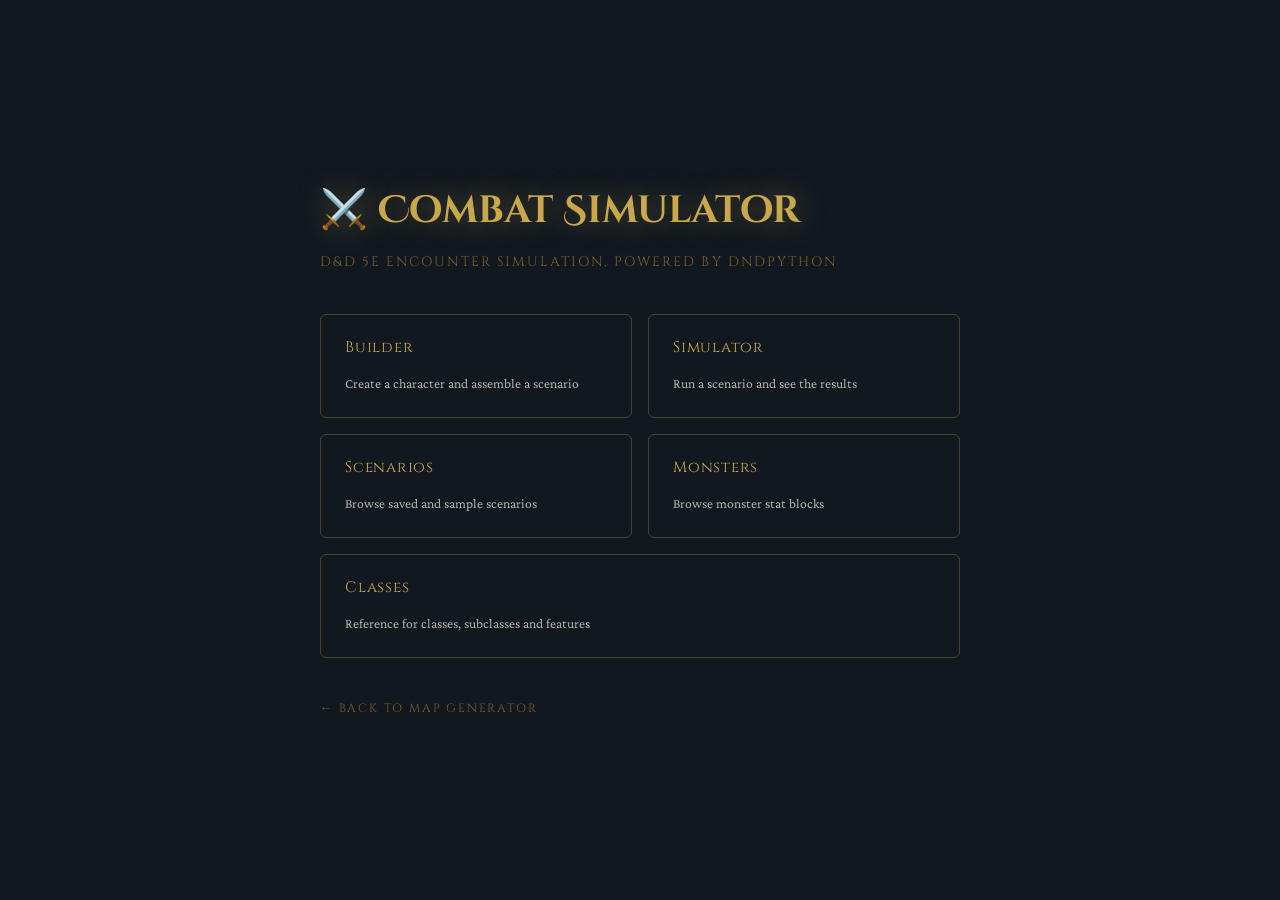
==== webapp/dnd_pages/index.html @ 20045b83 "Initial commit: multi-user web hosting layer for MapGenerator and DnDPython Pulls in both game proje" ====
<!DOCTYPE html>
<html lang="en">
<head>
<meta charset="UTF-8" />
<meta name="viewport" content="width=device-width, initial-scale=1.0" />
<title>Combat Sim — DnDPython</title>
<link rel="preconnect" href="https://fonts.googleapis.com" />
<link rel="preconnect" href="https://fonts.gstatic.com" crossorigin />
<link href="https://fonts.googleapis.com/css2?family=Cinzel+Decorative:wght@700&family=Cinzel:wght@400;600&family=Crimson+Pro:ital,wght@0,300;0,400;1,300;1,400&display=swap" rel="stylesheet" />
<style>
  :root {
    --ink:        #0d0b0e;
    --parchment:  #f2e8d5;
    --gold:       #c9a84c;
    --gold-dim:   #7a5f28;
    --steel-dark: #111820;
    --glow-hot:   rgba(201,168,76,0.45);
  }
  * { box-sizing: border-box; margin: 0; padding: 0; }
  body {
    background: var(--steel-dark);
    color: var(--parchment);
    font-family: 'Crimson Pro', Georgia, serif;
    font-size: 18px;
    line-height: 1.7;
    min-height: 100vh;
    display: flex;
    align-items: center;
    justify-content: center;
    padding: 2rem;
  }
  .page {
    max-width: 640px;
    width: 100%;
  }
  h1 {
    font-family: 'Cinzel Decorative', serif;
    font-size: clamp(1.6rem, 5vw, 2.4rem);
    color: var(--gold);
    text-shadow: 0 0 30px var(--glow-hot);
    margin-bottom: 0.5rem;
  }
  .subtitle {
    font-family: 'Cinzel', serif;
    font-size: 0.85rem;
    letter-spacing: 0.15em;
    text-transform: uppercase;
    color: var(--gold-dim);
    margin-bottom: 2.5rem;
  }
  .links {
    display: grid;
    grid-template-columns: 1fr 1fr;
    gap: 1rem;
  }
  .links a {
    display: block;
    padding: 1.25rem 1.5rem;
    border: 1px solid rgba(201,168,76,0.3);
    border-radius: 6px;
    color: var(--parchment);
    text-decoration: none;
    transition: border-color .2s, background .2s;
  }
  .links a:hover {
    border-color: var(--gold);
    background: rgba(201,168,76,0.08);
  }
  .links a .name {
    font-family: 'Cinzel', serif;
    font-size: 0.95rem;
    letter-spacing: 0.05em;
    color: var(--gold);
    display: block;
    margin-bottom: 0.35rem;
  }
  .links a .desc {
    font-size: 0.85rem;
    color: var(--parchment);
    opacity: 0.75;
  }
  .back {
    display: inline-block;
    margin-top: 2.5rem;
    font-family: 'Cinzel', serif;
    font-size: 0.75rem;
    letter-spacing: 0.15em;
    text-transform: uppercase;
    color: var(--gold-dim);
    text-decoration: none;
  }
  .back:hover { color: var(--gold); }
</style>
</head>
<body>
<div class="page">
  <h1>⚔️ Combat Simulator</h1>
  <p class="subtitle">D&D 5e encounter simulation, powered by DnDPython</p>

  <div class="links">
    <a href="/dnd/builder">
      <span class="name">Builder</span>
      <span class="desc">Create a character and assemble a scenario</span>
    </a>
    <a href="/dnd/simulator">
      <span class="name">Simulator</span>
      <span class="desc">Run a scenario and see the results</span>
    </a>
    <a href="/dnd/scenarios">
      <span class="name">Scenarios</span>
      <span class="desc">Browse saved and sample scenarios</span>
    </a>
    <a href="/dnd/monsters">
      <span class="name">Monsters</span>
      <span class="desc">Browse monster stat blocks</span>
    </a>
    <a href="/dnd/classes" style="grid-column: 1 / -1;">
      <span class="name">Classes</span>
      <span class="desc">Reference for classes, subclasses and features</span>
    </a>
  </div>

  <a class="back" href="/">← Back to Map Generator</a>
</div>
</body>
</html>
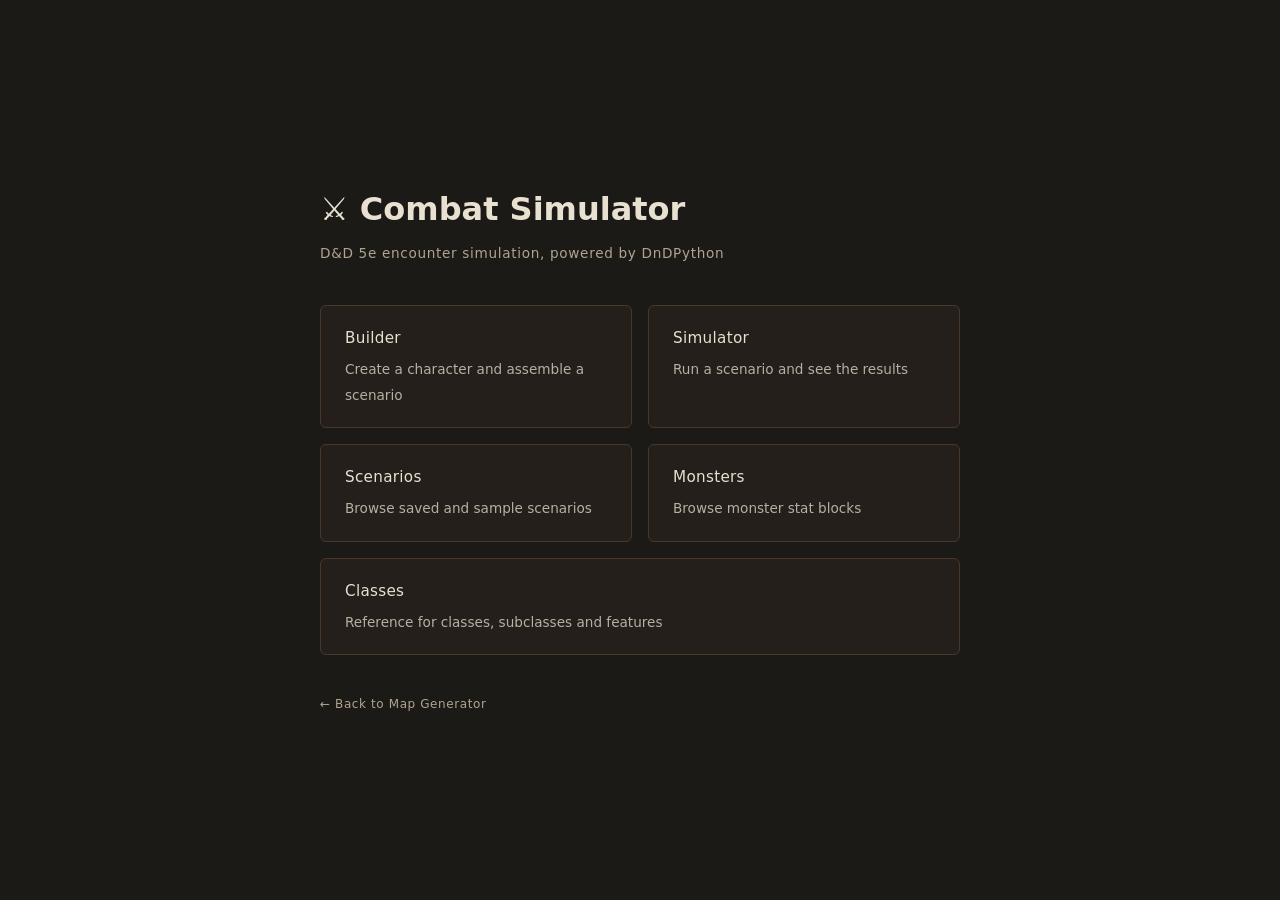
==== commit 977b4734: "Restyle the D&D combat sim pages to match the map generator's look Same palette, fonts, and panel/bu" ====
--- a/webapp/dnd_pages/index.html
+++ b/webapp/dnd_pages/index.html
@@ -4,25 +4,22 @@
 <meta charset="UTF-8" />
 <meta name="viewport" content="width=device-width, initial-scale=1.0" />
 <title>Combat Sim — DnDPython</title>
-<link rel="preconnect" href="https://fonts.googleapis.com" />
-<link rel="preconnect" href="https://fonts.gstatic.com" crossorigin />
-<link href="https://fonts.googleapis.com/css2?family=Cinzel+Decorative:wght@700&family=Cinzel:wght@400;600&family=Crimson+Pro:ital,wght@0,300;0,400;1,300;1,400&display=swap" rel="stylesheet" />
 <style>
   :root {
-    --ink:        #0d0b0e;
-    --parchment:  #f2e8d5;
-    --gold:       #c9a84c;
-    --gold-dim:   #7a5f28;
-    --steel-dark: #111820;
-    --glow-hot:   rgba(201,168,76,0.45);
+    --ink:        #1c1a17;
+    --parchment:  #e8e0d0;
+    --gold:       #e8e0d0;
+    --gold-dim:   #b0a48f;
+    --steel-dark: #1c1a17;
+    --glow-hot:   rgba(0,0,0,0);
   }
   * { box-sizing: border-box; margin: 0; padding: 0; }
   body {
     background: var(--steel-dark);
     color: var(--parchment);
-    font-family: 'Crimson Pro', Georgia, serif;
-    font-size: 18px;
-    line-height: 1.7;
+    font-family: system-ui, -apple-system, "Segoe UI", sans-serif;
+    font-size: 16px;
+    line-height: 1.6;
     min-height: 100vh;
     display: flex;
     align-items: center;
@@ -34,17 +31,13 @@
     width: 100%;
   }
   h1 {
-    font-family: 'Cinzel Decorative', serif;
-    font-size: clamp(1.6rem, 5vw, 2.4rem);
+    font-size: clamp(1.4rem, 5vw, 2rem);
     color: var(--gold);
-    text-shadow: 0 0 30px var(--glow-hot);
     margin-bottom: 0.5rem;
   }
   .subtitle {
-    font-family: 'Cinzel', serif;
     font-size: 0.85rem;
-    letter-spacing: 0.15em;
-    text-transform: uppercase;
+    letter-spacing: 0.05em;
     color: var(--gold-dim);
     margin-bottom: 2.5rem;
   }
@@ -56,20 +49,20 @@
   .links a {
     display: block;
     padding: 1.25rem 1.5rem;
-    border: 1px solid rgba(201,168,76,0.3);
+    border: 1px solid #4a3728;
     border-radius: 6px;
+    background: #241f1a;
     color: var(--parchment);
     text-decoration: none;
     transition: border-color .2s, background .2s;
   }
   .links a:hover {
-    border-color: var(--gold);
-    background: rgba(201,168,76,0.08);
+    border-color: #6a5138;
+    background: #2f2820;
   }
   .links a .name {
-    font-family: 'Cinzel', serif;
     font-size: 0.95rem;
-    letter-spacing: 0.05em;
+    letter-spacing: 0.02em;
     color: var(--gold);
     display: block;
     margin-bottom: 0.35rem;
@@ -82,10 +75,8 @@
   .back {
     display: inline-block;
     margin-top: 2.5rem;
-    font-family: 'Cinzel', serif;
     font-size: 0.75rem;
-    letter-spacing: 0.15em;
-    text-transform: uppercase;
+    letter-spacing: 0.05em;
     color: var(--gold-dim);
     text-decoration: none;
   }
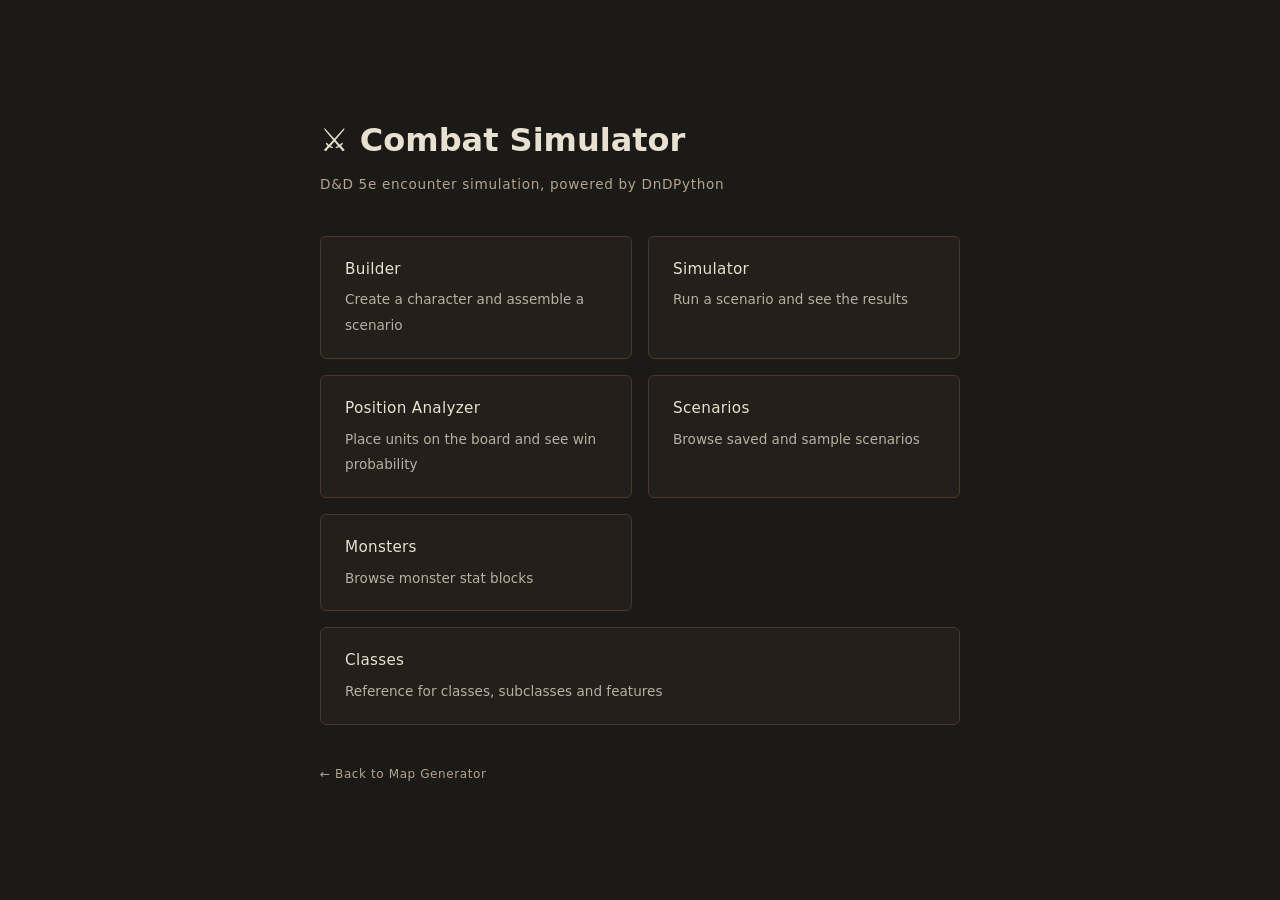
==== commit ba88b88a: "Add Position Analyzer page -- chess-style win-probability board editor New /dnd/analyzer page: load " ====
--- a/webapp/dnd_pages/index.html
+++ b/webapp/dnd_pages/index.html
@@ -97,6 +97,10 @@
       <span class="name">Simulator</span>
       <span class="desc">Run a scenario and see the results</span>
     </a>
+    <a href="/dnd/analyzer">
+      <span class="name">Position Analyzer</span>
+      <span class="desc">Place units on the board and see win probability</span>
+    </a>
     <a href="/dnd/scenarios">
       <span class="name">Scenarios</span>
       <span class="desc">Browse saved and sample scenarios</span>
@@ -111,7 +115,7 @@
     </a>
   </div>
 
-  <a class="back" href="/">← Back to Map Generator</a>
+  <a class="back" href="/app">← Back to Map Generator</a>
 </div>
 </body>
 </html>
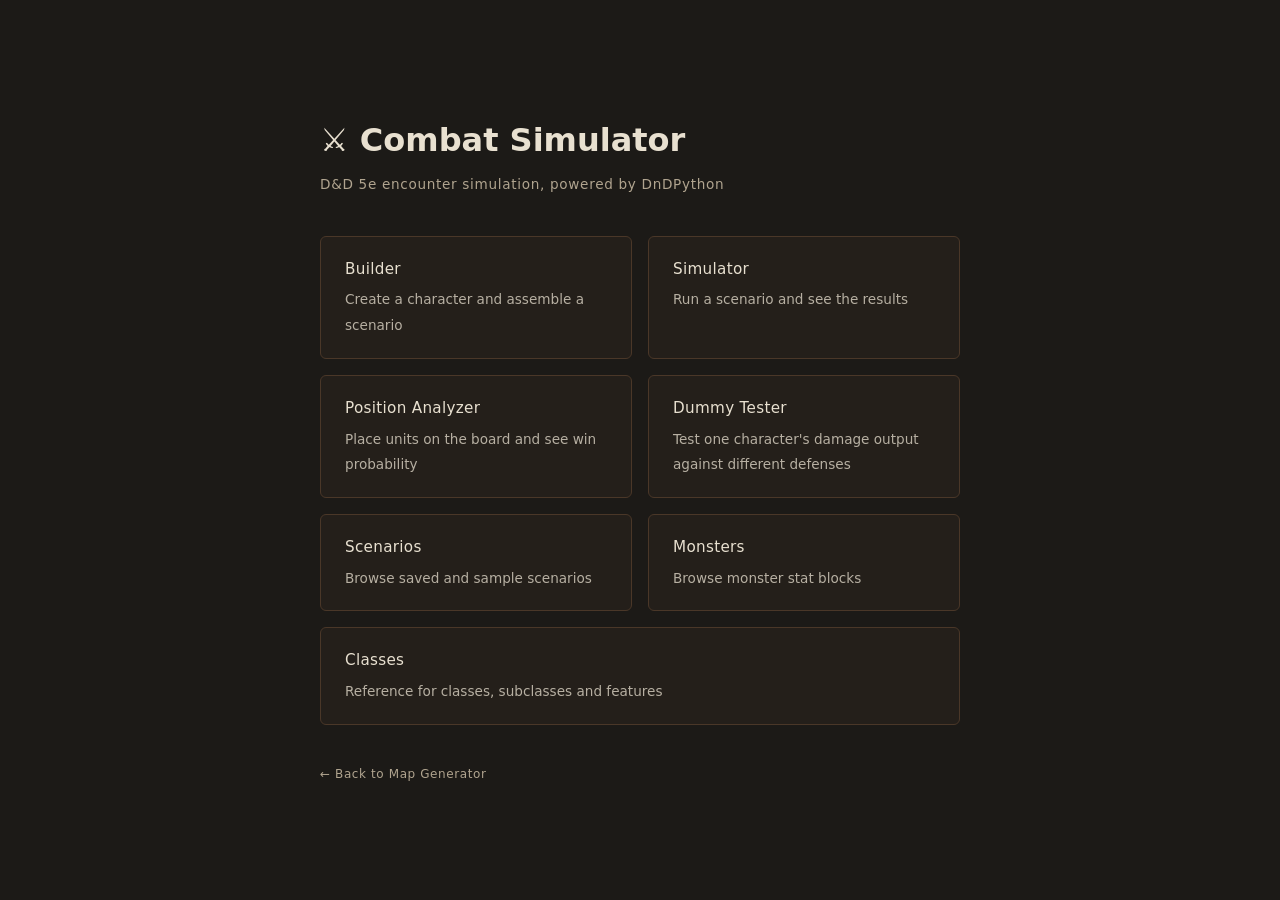
==== commit ed4a2564: "Add Dummy Tester page -- solo character DPR vs. defense theorycrafting New /dnd/dummy page: pick a s" ====
--- a/webapp/dnd_pages/index.html
+++ b/webapp/dnd_pages/index.html
@@ -101,6 +101,10 @@
       <span class="name">Position Analyzer</span>
       <span class="desc">Place units on the board and see win probability</span>
     </a>
+    <a href="/dnd/dummy">
+      <span class="name">Dummy Tester</span>
+      <span class="desc">Test one character's damage output against different defenses</span>
+    </a>
     <a href="/dnd/scenarios">
       <span class="name">Scenarios</span>
       <span class="desc">Browse saved and sample scenarios</span>
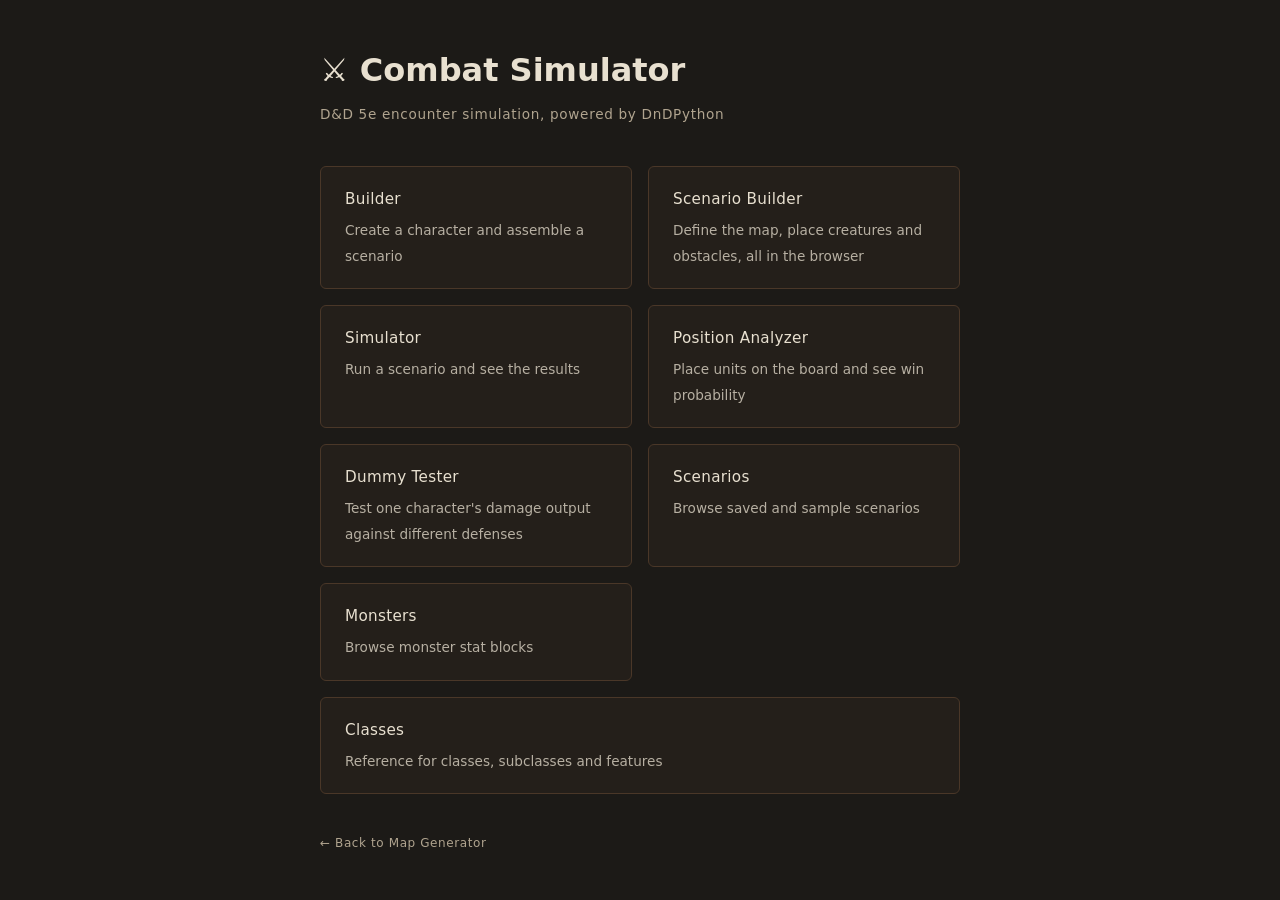
==== commit 0879e205: "Add in-browser Scenario Builder for grid, terrain, and creature placement Adds a new /dnd/scenario-b" ====
--- a/webapp/dnd_pages/index.html
+++ b/webapp/dnd_pages/index.html
@@ -93,6 +93,10 @@
       <span class="name">Builder</span>
       <span class="desc">Create a character and assemble a scenario</span>
     </a>
+    <a href="/dnd/scenario-builder">
+      <span class="name">Scenario Builder</span>
+      <span class="desc">Define the map, place creatures and obstacles, all in the browser</span>
+    </a>
     <a href="/dnd/simulator">
       <span class="name">Simulator</span>
       <span class="desc">Run a scenario and see the results</span>
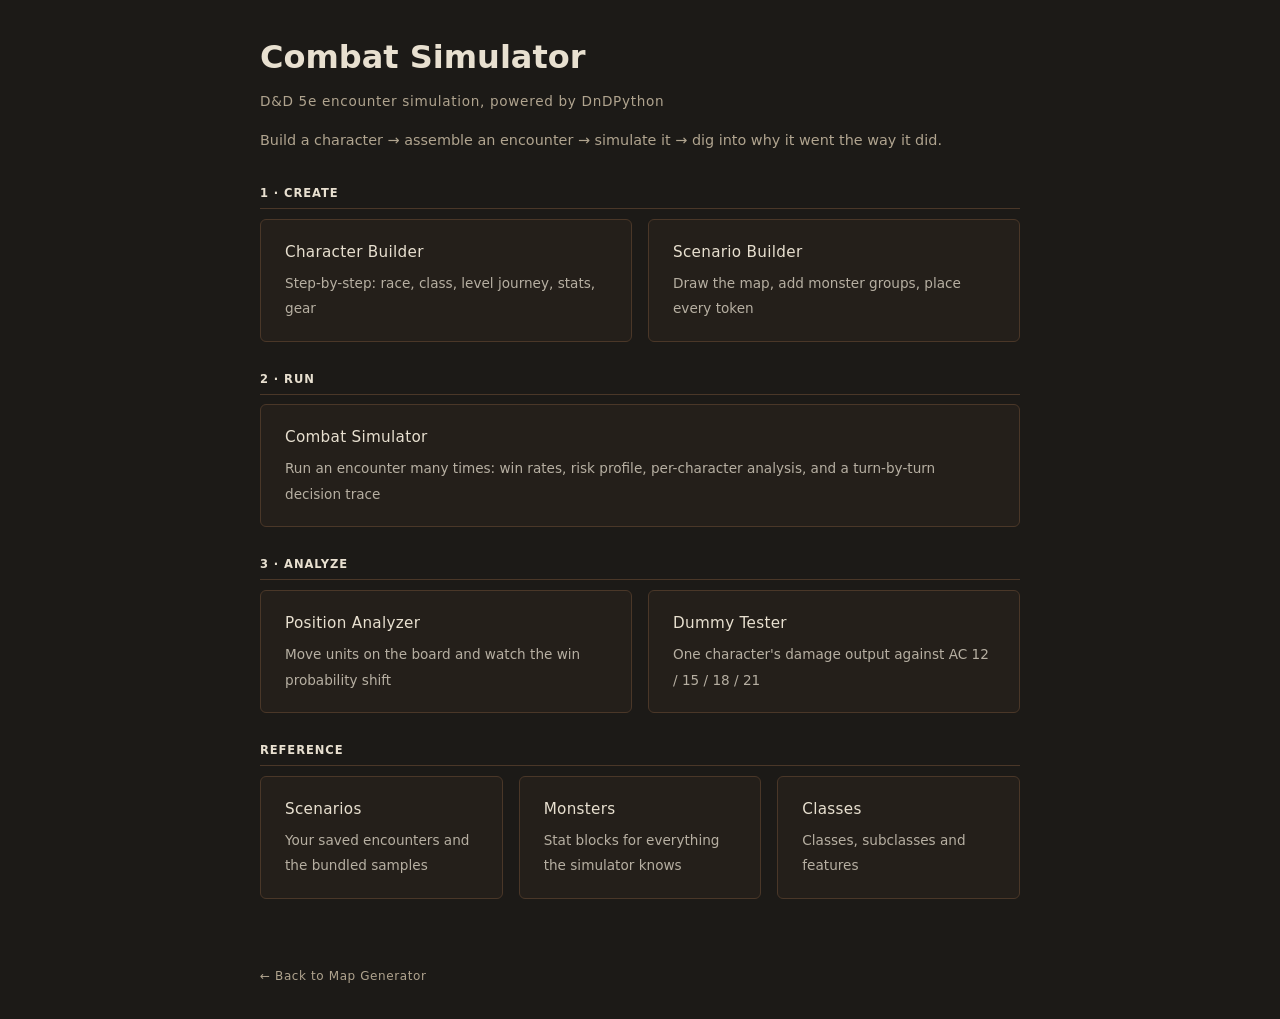
==== commit 509ab9d6: "Beta-readiness pass on the Combat Simulator UI Addresses the full UX review: one functional bug, a v" ====
--- a/webapp/dnd_pages/index.html
+++ b/webapp/dnd_pages/index.html
@@ -3,6 +3,7 @@
 <head>
 <meta charset="UTF-8" />
 <meta name="viewport" content="width=device-width, initial-scale=1.0" />
+  <link rel="stylesheet" href="/dnd/theme.css" />
 <title>Combat Sim — DnDPython</title>
 <style>
   :root {
@@ -27,7 +28,7 @@
     padding: 2rem;
   }
   .page {
-    max-width: 640px;
+    max-width: 760px;
     width: 100%;
   }
   h1 {
@@ -72,6 +73,26 @@
     color: var(--parchment);
     opacity: 0.75;
   }
+  .flow {
+    font-size: 0.9rem;
+    color: var(--gold-dim);
+    margin: -1.5rem 0 2rem;
+  }
+  .group { margin-bottom: 1.75rem; }
+  .group h2 {
+    font-size: 0.72rem;
+    letter-spacing: 0.08em;
+    text-transform: uppercase;
+    color: var(--gold);
+    margin-bottom: 0.6rem;
+    padding-bottom: 0.35rem;
+    border-bottom: 1px solid #4a3728;
+  }
+  .links.three { grid-template-columns: 1fr 1fr 1fr; }
+  .links a.wide { grid-column: 1 / -1; }
+  @media (max-width: 560px) {
+    .links, .links.three { grid-template-columns: 1fr; }
+  }
   .back {
     display: inline-block;
     margin-top: 2.5rem;
@@ -85,43 +106,66 @@
 </head>
 <body>
 <div class="page">
-  <h1>⚔️ Combat Simulator</h1>
+  <h1>Combat Simulator</h1>
   <p class="subtitle">D&D 5e encounter simulation, powered by DnDPython</p>
 
-  <div class="links">
-    <a href="/dnd/builder">
-      <span class="name">Builder</span>
-      <span class="desc">Create a character and assemble a scenario</span>
-    </a>
-    <a href="/dnd/scenario-builder">
-      <span class="name">Scenario Builder</span>
-      <span class="desc">Define the map, place creatures and obstacles, all in the browser</span>
-    </a>
-    <a href="/dnd/simulator">
-      <span class="name">Simulator</span>
-      <span class="desc">Run a scenario and see the results</span>
-    </a>
-    <a href="/dnd/analyzer">
-      <span class="name">Position Analyzer</span>
-      <span class="desc">Place units on the board and see win probability</span>
-    </a>
-    <a href="/dnd/dummy">
-      <span class="name">Dummy Tester</span>
-      <span class="desc">Test one character's damage output against different defenses</span>
-    </a>
-    <a href="/dnd/scenarios">
-      <span class="name">Scenarios</span>
-      <span class="desc">Browse saved and sample scenarios</span>
-    </a>
-    <a href="/dnd/monsters">
-      <span class="name">Monsters</span>
-      <span class="desc">Browse monster stat blocks</span>
-    </a>
-    <a href="/dnd/classes" style="grid-column: 1 / -1;">
-      <span class="name">Classes</span>
-      <span class="desc">Reference for classes, subclasses and features</span>
-    </a>
-  </div>
+  <p class="flow">Build a character &rarr; assemble an encounter &rarr; simulate it &rarr; dig into why it went the way it did.</p>
+
+  <section class="group">
+    <h2>1 &middot; Create</h2>
+    <div class="links">
+      <a href="/dnd/builder">
+        <span class="name">Character Builder</span>
+        <span class="desc">Step-by-step: race, class, level journey, stats, gear</span>
+      </a>
+      <a href="/dnd/scenario-builder">
+        <span class="name">Scenario Builder</span>
+        <span class="desc">Draw the map, add monster groups, place every token</span>
+      </a>
+    </div>
+  </section>
+
+  <section class="group">
+    <h2>2 &middot; Run</h2>
+    <div class="links">
+      <a href="/dnd/simulator" class="wide">
+        <span class="name">Combat Simulator</span>
+        <span class="desc">Run an encounter many times: win rates, risk profile, per-character analysis, and a turn-by-turn decision trace</span>
+      </a>
+    </div>
+  </section>
+
+  <section class="group">
+    <h2>3 &middot; Analyze</h2>
+    <div class="links">
+      <a href="/dnd/analyzer">
+        <span class="name">Position Analyzer</span>
+        <span class="desc">Move units on the board and watch the win probability shift</span>
+      </a>
+      <a href="/dnd/dummy">
+        <span class="name">Dummy Tester</span>
+        <span class="desc">One character's damage output against AC 12 / 15 / 18 / 21</span>
+      </a>
+    </div>
+  </section>
+
+  <section class="group">
+    <h2>Reference</h2>
+    <div class="links three">
+      <a href="/dnd/scenarios">
+        <span class="name">Scenarios</span>
+        <span class="desc">Your saved encounters and the bundled samples</span>
+      </a>
+      <a href="/dnd/monsters">
+        <span class="name">Monsters</span>
+        <span class="desc">Stat blocks for everything the simulator knows</span>
+      </a>
+      <a href="/dnd/classes">
+        <span class="name">Classes</span>
+        <span class="desc">Classes, subclasses and features</span>
+      </a>
+    </div>
+  </section>
 
   <a class="back" href="/app">← Back to Map Generator</a>
 </div>
